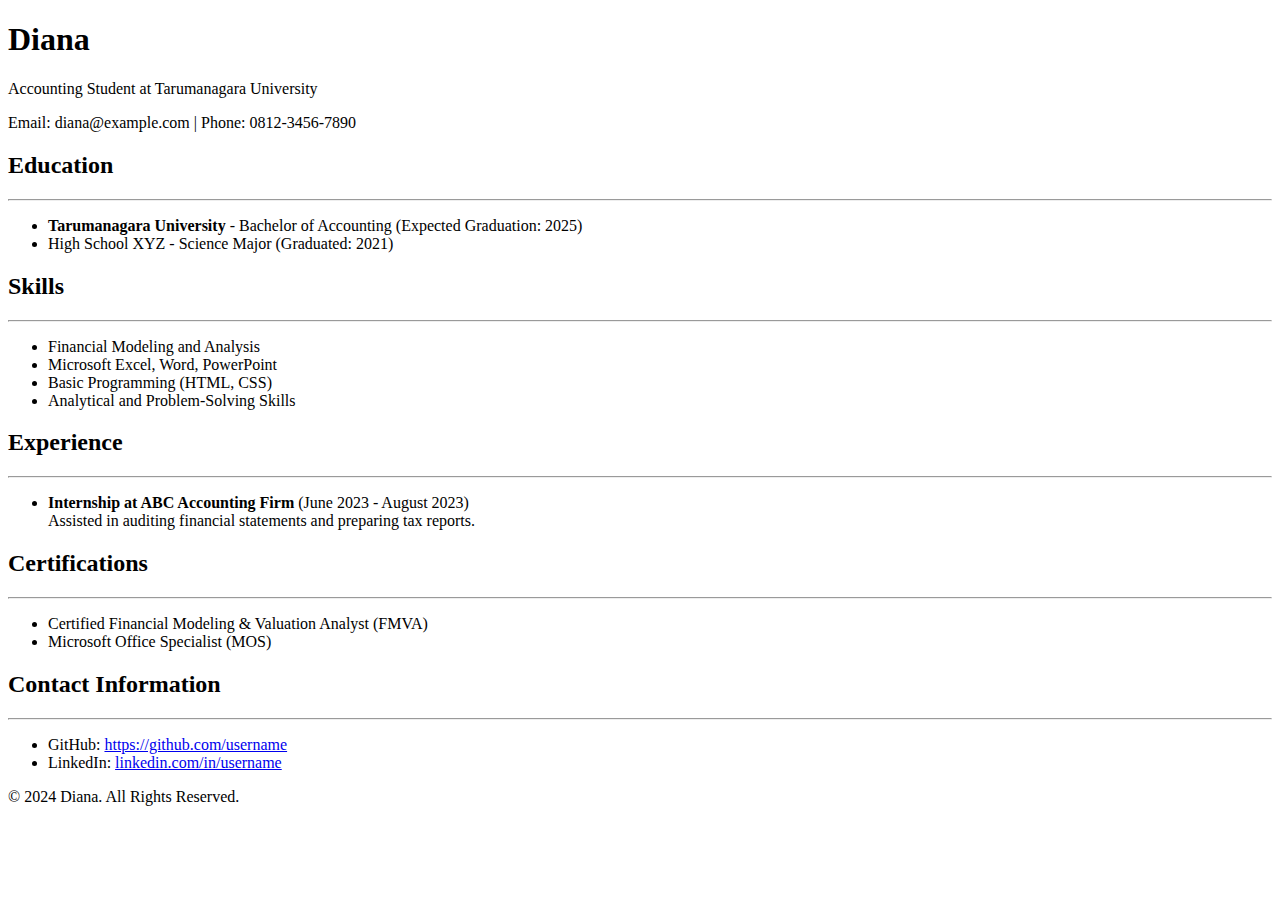
==== index.html @ 8acf604d "index.html" ====
<!DOCTYPE html>
<html lang="en">
<head>
    <meta charset="UTF-8">
    <meta name="viewport" content="width=device-width, initial-scale=1.0">
    <meta http-equiv="X-UA-Compatible" content="ie=edge">
    <title>CV - Diana</title>
    <link rel="stylesheet" href="style.css">
</head>
<body>
    <div class="container">
        <header>
            <h1>Diana</h1>
            <p>Accounting Student at Tarumanagara University</p>
            <p>Email: diana@example.com | Phone: 0812-3456-7890</p>
        </header>
        
        <section>
            <h2>Education</h2>
            <hr>
            <ul>
                <li><strong>Tarumanagara University</strong> - Bachelor of Accounting (Expected Graduation: 2025)</li>
                <li>High School XYZ - Science Major (Graduated: 2021)</li>
            </ul>
        </section>
        
        <section>
            <h2>Skills</h2>
            <hr>
            <ul>
                <li>Financial Modeling and Analysis</li>
                <li>Microsoft Excel, Word, PowerPoint</li>
                <li>Basic Programming (HTML, CSS)</li>
                <li>Analytical and Problem-Solving Skills</li>
            </ul>
        </section>
        
        <section>
            <h2>Experience</h2>
            <hr>
            <ul>
                <li><strong>Internship at ABC Accounting Firm</strong> (June 2023 - August 2023)<br>Assisted in auditing financial statements and preparing tax reports.</li>
            </ul>
        </section>

        <section>
            <h2>Certifications</h2>
            <hr>
            <ul>
                <li>Certified Financial Modeling & Valuation Analyst (FMVA)</li>
                <li>Microsoft Office Specialist (MOS)</li>
            </ul>
        </section>

        <section>
            <h2>Contact Information</h2>
            <hr>
            <ul>
                <li>GitHub: <a href="https://github.com/username" target="_blank">https://github.com/username</a></li>
                <li>LinkedIn: <a href="https://linkedin.com/in/username" target="_blank">linkedin.com/in/username</a></li>
            </ul>
        </section>

        <footer>
            <p>&copy; 2024 Diana. All Rights Reserved.</p>
        </footer>
    </div>
</body>
</html>
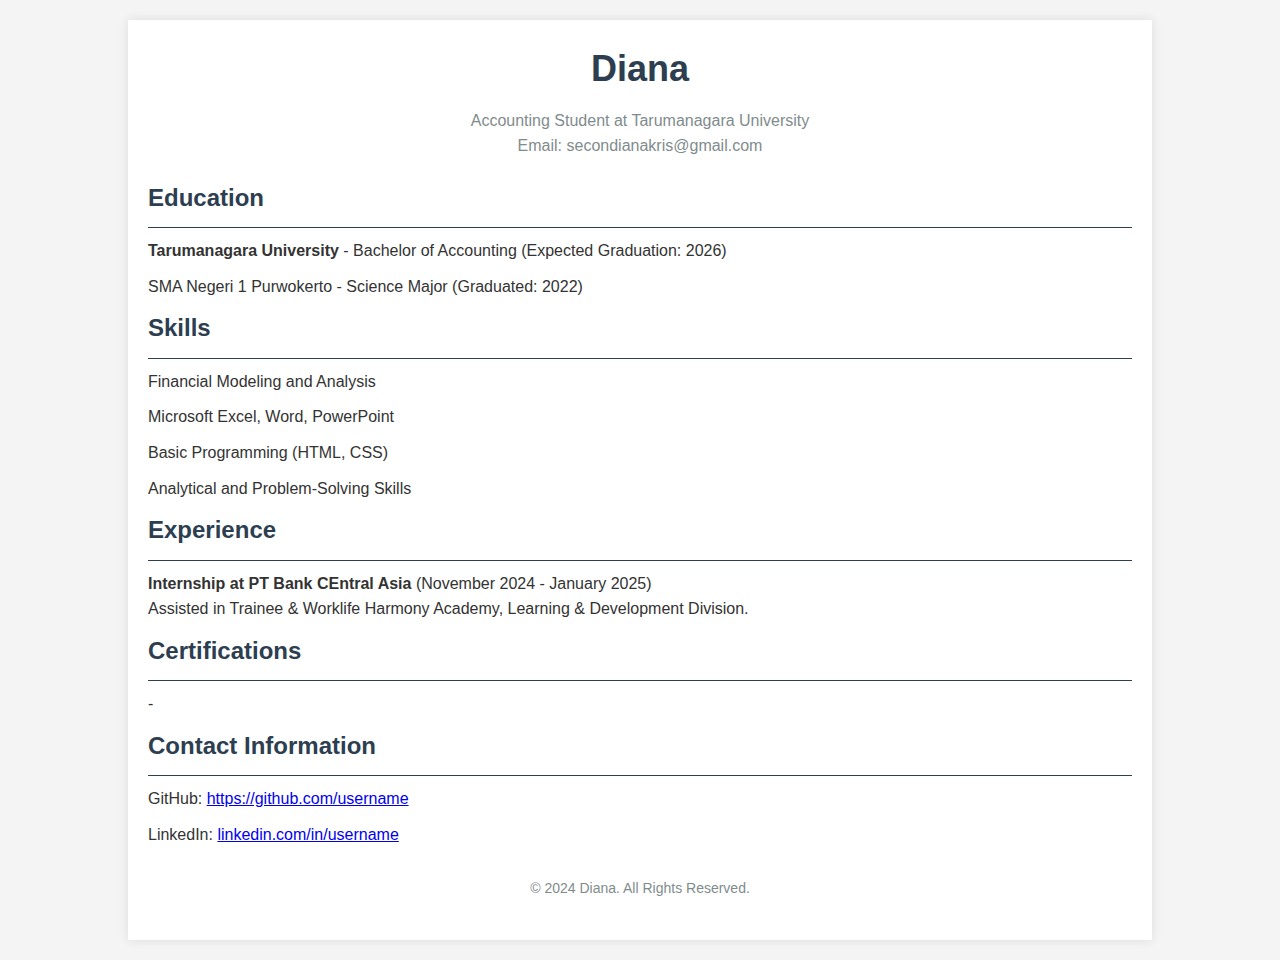
==== commit b5d2b3be: "Update index.html" ====
--- a/index.html
+++ b/index.html
@@ -4,7 +4,7 @@
     <meta charset="UTF-8">
     <meta name="viewport" content="width=device-width, initial-scale=1.0">
     <meta http-equiv="X-UA-Compatible" content="ie=edge">
-    <title>CV - Diana</title>
+    <title>CV - Diana Kristiani</title>
     <link rel="stylesheet" href="style.css">
 </head>
 <body>
@@ -12,15 +12,15 @@
         <header>
             <h1>Diana</h1>
             <p>Accounting Student at Tarumanagara University</p>
-            <p>Email: diana@example.com | Phone: 0812-3456-7890</p>
+            <p>Email: secondianakris@gmail.com</p>
         </header>
         
         <section>
             <h2>Education</h2>
             <hr>
             <ul>
-                <li><strong>Tarumanagara University</strong> - Bachelor of Accounting (Expected Graduation: 2025)</li>
-                <li>High School XYZ - Science Major (Graduated: 2021)</li>
+                <li><strong>Tarumanagara University</strong> - Bachelor of Accounting (Expected Graduation: 2026)</li>
+                <li>SMA Negeri 1 Purwokerto - Science Major (Graduated: 2022)</li>
             </ul>
         </section>
         
@@ -39,7 +39,7 @@
             <h2>Experience</h2>
             <hr>
             <ul>
-                <li><strong>Internship at ABC Accounting Firm</strong> (June 2023 - August 2023)<br>Assisted in auditing financial statements and preparing tax reports.</li>
+                <li><strong>Internship at PT Bank CEntral Asia</strong> (November 2024 - January 2025)<br>Assisted in Trainee & Worklife Harmony Academy, Learning & Development Division.</li>
             </ul>
         </section>
 
@@ -47,8 +47,7 @@
             <h2>Certifications</h2>
             <hr>
             <ul>
-                <li>Certified Financial Modeling & Valuation Analyst (FMVA)</li>
-                <li>Microsoft Office Specialist (MOS)</li>
+                <li>-</li>
             </ul>
         </section>
 
@@ -56,8 +55,8 @@
             <h2>Contact Information</h2>
             <hr>
             <ul>
-                <li>GitHub: <a href="https://github.com/username" target="_blank">https://github.com/username</a></li>
-                <li>LinkedIn: <a href="https://linkedin.com/in/username" target="_blank">linkedin.com/in/username</a></li>
+                <li>GitHub: <a href="https://github.com/zwitsalbby/" target="_blank">https://github.com/username</a></li>
+                <li>LinkedIn: <a href="https://linkedin.com/in/diana-kristiani-883b0a2bb/" target="_blank">linkedin.com/in/username</a></li>
             </ul>
         </section>
 
--- a/style.css
+++ b/style.css
@@ -0,0 +1,65 @@
+* {
+    margin: 0;
+    padding: 0;
+    box-sizing: border-box;
+}
+
+body {
+    font-family: 'Arial', sans-serif;
+    line-height: 1.6;
+    background-color: #f4f4f4;
+    color: #333;
+}
+
+.container {
+    width: 80%;
+    margin: 20px auto;
+    background-color: #fff;
+    padding: 20px;
+    box-shadow: 0 0 10px rgba(0, 0, 0, 0.1);
+}
+
+header {
+    text-align: center;
+    margin-bottom: 20px;
+}
+
+header h1 {
+    font-size: 36px;
+    margin-bottom: 10px;
+    color: #2c3e50;
+}
+
+header p {
+    font-size: 16px;
+    color: #7f8c8d;
+}
+
+section h2 {
+    font-size: 24px;
+    color: #2c3e50;
+    margin-bottom: 10px;
+}
+
+section hr {
+    border: none;
+    height: 1px;
+    background-color: #2c3e50;
+    margin-bottom: 10px;
+}
+
+ul {
+    list-style-type: none;
+}
+
+ul li {
+    margin-bottom: 10px;
+    font-size: 16px;
+}
+
+footer {
+    text-align: center;
+    padding: 20px 0;
+    font-size: 14px;
+    color: #7f8c8d;
+}
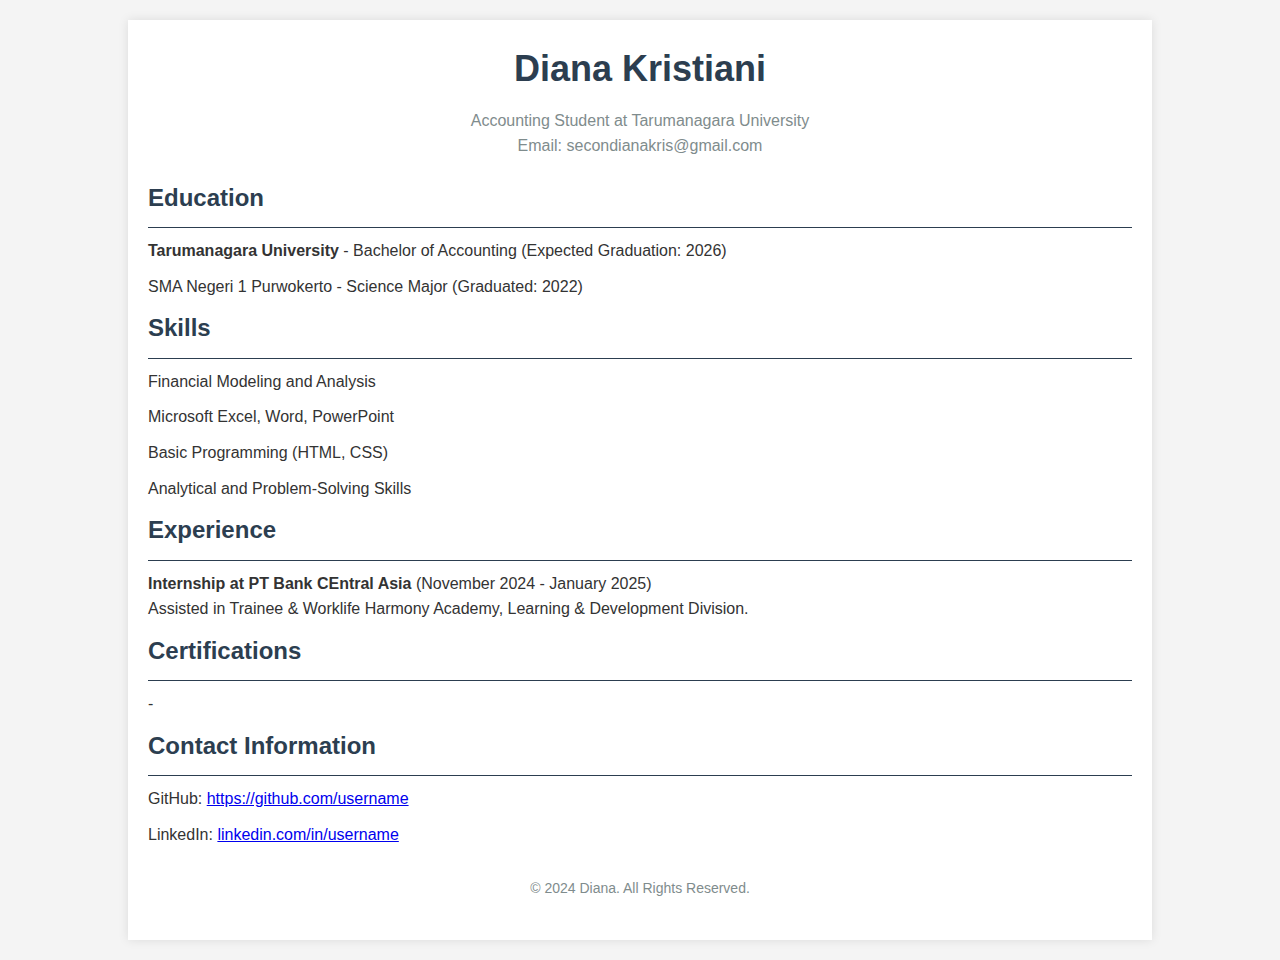
==== commit 99b5dc60: "Update index.html" ====
--- a/index.html
+++ b/index.html
@@ -10,7 +10,7 @@
 <body>
     <div class="container">
         <header>
-            <h1>Diana</h1>
+            <h1>Diana Kristiani</h1>
             <p>Accounting Student at Tarumanagara University</p>
             <p>Email: secondianakris@gmail.com</p>
         </header>
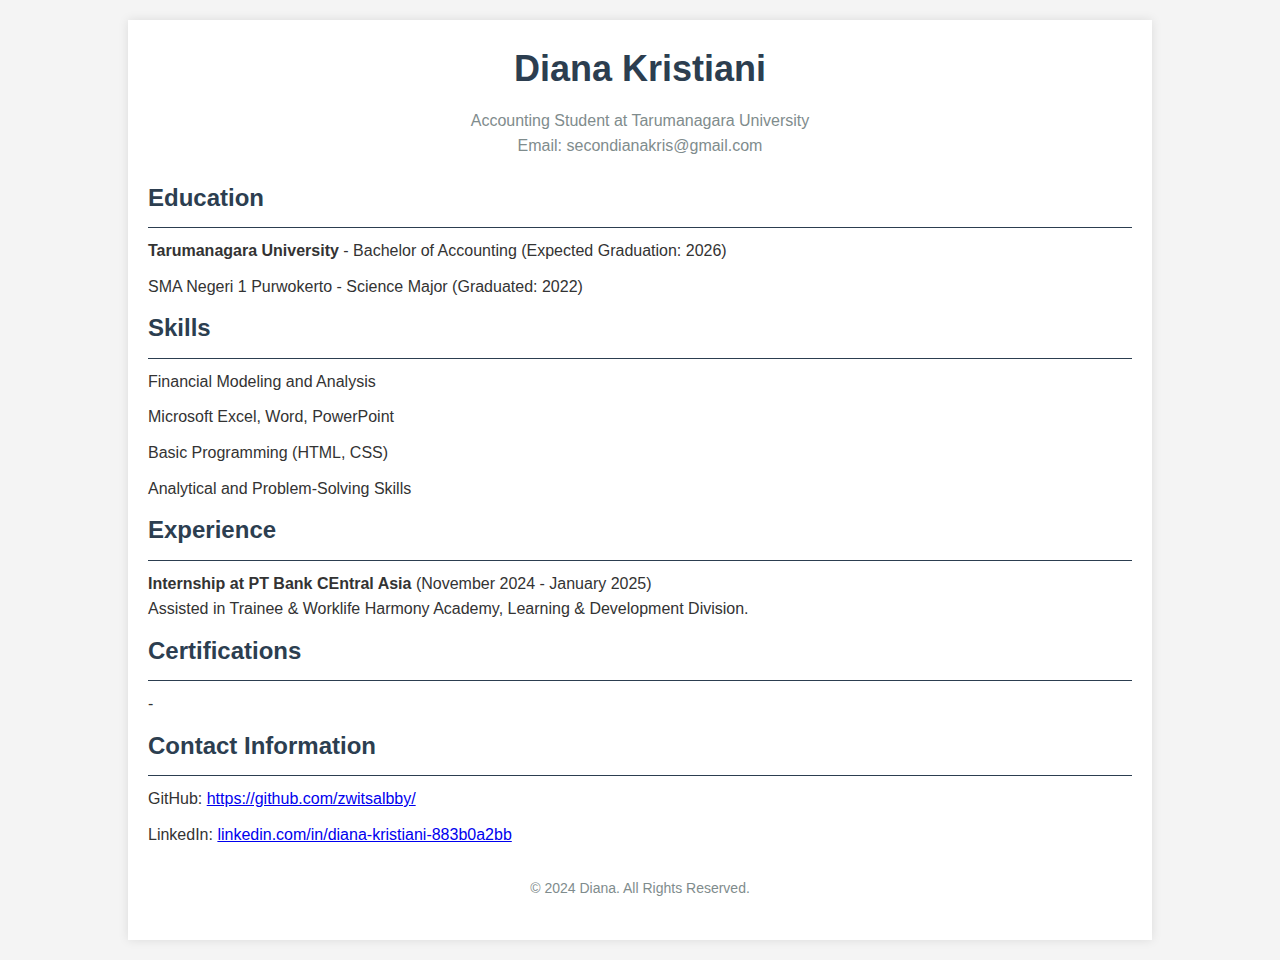
==== commit 0056f60e: "Update index.html" ====
--- a/index.html
+++ b/index.html
@@ -55,8 +55,8 @@
             <h2>Contact Information</h2>
             <hr>
             <ul>
-                <li>GitHub: <a href="https://github.com/zwitsalbby/" target="_blank">https://github.com/username</a></li>
-                <li>LinkedIn: <a href="https://linkedin.com/in/diana-kristiani-883b0a2bb/" target="_blank">linkedin.com/in/username</a></li>
+                <li>GitHub: <a href="https://github.com/zwitsalbby/" target="_blank">https://github.com/zwitsalbby/</a></li>
+                <li>LinkedIn: <a href="https://linkedin.com/in/diana-kristiani-883b0a2bb/" target="_blank">linkedin.com/in/diana-kristiani-883b0a2bb</a></li>
             </ul>
         </section>
 
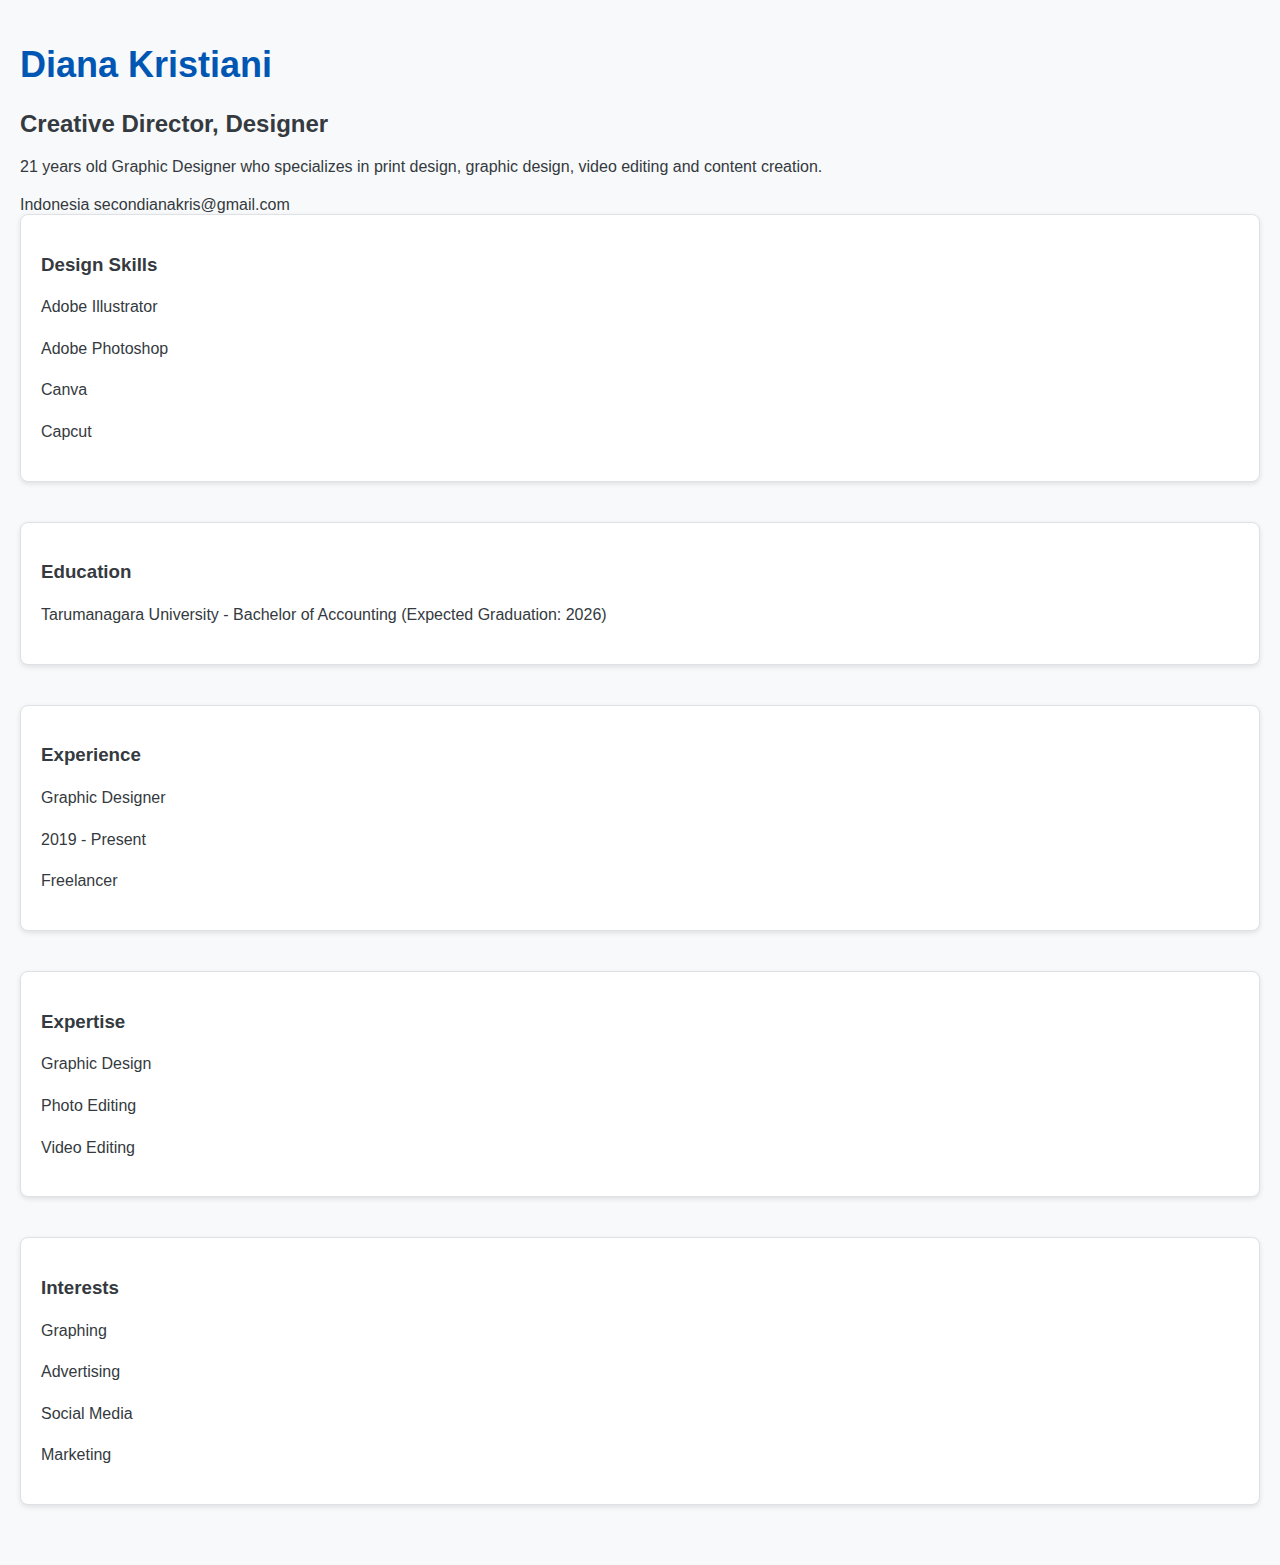
==== commit e84eaa35: "Update index.html" ====
--- a/index.html
+++ b/index.html
@@ -4,65 +4,61 @@
     <meta charset="UTF-8">
     <meta name="viewport" content="width=device-width, initial-scale=1.0">
     <meta http-equiv="X-UA-Compatible" content="ie=edge">
-    <title>CV - Diana Kristiani</title>
+    <title>Resume Diana Kristiani</title>
     <link rel="stylesheet" href="style.css">
 </head>
 <body>
-    <div class="container">
-        <header>
+    <div class="resume-container">
+        <div class="header">
             <h1>Diana Kristiani</h1>
-            <p>Accounting Student at Tarumanagara University</p>
-            <p>Email: secondianakris@gmail.com</p>
-        </header>
-        
-        <section>
-            <h2>Education</h2>
-            <hr>
-            <ul>
-                <li><strong>Tarumanagara University</strong> - Bachelor of Accounting (Expected Graduation: 2026)</li>
-                <li>SMA Negeri 1 Purwokerto - Science Major (Graduated: 2022)</li>
-            </ul>
-        </section>
-        
-        <section>
-            <h2>Skills</h2>
-            <hr>
-            <ul>
-                <li>Financial Modeling and Analysis</li>
-                <li>Microsoft Excel, Word, PowerPoint</li>
-                <li>Basic Programming (HTML, CSS)</li>
-                <li>Analytical and Problem-Solving Skills</li>
-            </ul>
-        </section>
-        
-        <section>
-            <h2>Experience</h2>
-            <hr>
-            <ul>
-                <li><strong>Internship at PT Bank CEntral Asia</strong> (November 2024 - January 2025)<br>Assisted in Trainee & Worklife Harmony Academy, Learning & Development Division.</li>
-            </ul>
-        </section>
+            <h2>Creative Director, Designer</h2>
+            <p>21 years old Graphic Designer who specializes in print design, graphic design, video editing and content creation.</p>
+            <div class="contact-info">
+                <span>Indonesia</span>
+                <span>secondianakris@gmail.com</span>
+            </div>
+        </div>
 
-        <section>
-            <h2>Certifications</h2>
-            <hr>
-            <ul>
-                <li>-</li>
-            </ul>
-        </section>
+        <div class="main-content">
+            <div class="section skills">
+                <h3>Design Skills</h3>
+                <p>Adobe Illustrator</p>
+                <p>Adobe Photoshop</p>
+                <p>Canva</p>
+                <p>Capcut</p>
+            </div>
 
-        <section>
-            <h2>Contact Information</h2>
-            <hr>
-            <ul>
-                <li>GitHub: <a href="https://github.com/zwitsalbby/" target="_blank">https://github.com/zwitsalbby/</a></li>
-                <li>LinkedIn: <a href="https://linkedin.com/in/diana-kristiani-883b0a2bb/" target="_blank">linkedin.com/in/diana-kristiani-883b0a2bb</a></li>
-            </ul>
-        </section>
+            <div class="section education">
+                <h3>Education</h3>
+                <p>Tarumanagara University - Bachelor of Accounting (Expected Graduation: 2026)</p>
+            </div>
 
-        <footer>
-            <p>&copy; 2024 Diana. All Rights Reserved.</p>
-        </footer>
+            <div class="section experience">
+                <h3>Experience</h3>
+                <div class="experience-item">
+                    <p>Graphic Designer</p>
+                    <p>2019 - Present</p>
+                    <p>Freelancer</p>
+                </div>
+            </div>
+        </div>
+
+        <div class="footer">
+            <div class="section expertise">
+                <h3>Expertise</h3>
+                <p>Graphic Design</p>
+                <p>Photo Editing</p>
+                <p>Video Editing</p>
+            </div>
+
+            <div class="section interests">
+                <h3>Interests</h3>
+                <p>Graphing</p>
+                <p>Advertising</p>
+                <p>Social Media</p>
+                <p>Marketing</p>
+            </div>
+        </div>
     </div>
 </body>
 </html>
--- a/style.css
+++ b/style.css
@@ -1,65 +1,54 @@
-* {
+body {
+    font-family: 'Lato', sans-serif;
+    background-color: #f8f9fa;
+    color: #343a40;
     margin: 0;
-    padding: 0;
-    box-sizing: border-box;
+    padding: 20px;
 }
 
-body {
-    font-family: 'Arial', sans-serif;
-    line-height: 1.6;
-    background-color: #f4f4f4;
-    color: #333;
+h1 {
+    color: #0056b3;
+    font-size: 36px;
 }
 
-.container {
-    width: 80%;
-    margin: 20px auto;
-    background-color: #fff;
-    padding: 20px;
-    box-shadow: 0 0 10px rgba(0, 0, 0, 0.1);
-}
-
-header {
-    text-align: center;
-    margin-bottom: 20px;
-}
-
-header h1 {
-    font-size: 36px;
-    margin-bottom: 10px;
-    color: #2c3e50;
-}
-
-header p {
-    font-size: 16px;
-    color: #7f8c8d;
-}
-
-section h2 {
+h2 {
+    color: #343a40;
     font-size: 24px;
-    color: #2c3e50;
     margin-bottom: 10px;
 }
 
-section hr {
-    border: none;
-    height: 1px;
-    background-color: #2c3e50;
-    margin-bottom: 10px;
+.section {
+    border: 1px solid #dee2e6;
+    border-radius: 8px;
+    padding: 20px;
+    background-color: #ffffff;
+    box-shadow: 0 2px 5px rgba(0, 0, 0, 0.1);
+    margin-bottom: 40px;
 }
 
-ul {
-    list-style-type: none;
+p {
+    line-height: 1.6;
 }
 
-ul li {
-    margin-bottom: 10px;
-    font-size: 16px;
+a {
+    color: #343a40;
+    text-decoration: none;
 }
 
-footer {
-    text-align: center;
-    padding: 20px 0;
-    font-size: 14px;
-    color: #7f8c8d;
+a:hover {
+    color: #0056b3;
 }
+
+hr {
+    border: 0.5px solid #dee2e6;
+    margin: 20px 0;
+}
+
+@media (max-width: 768px) {
+    body {
+        padding: 10px;
+    }
+    .section {
+        padding: 15px;
+    }
+}
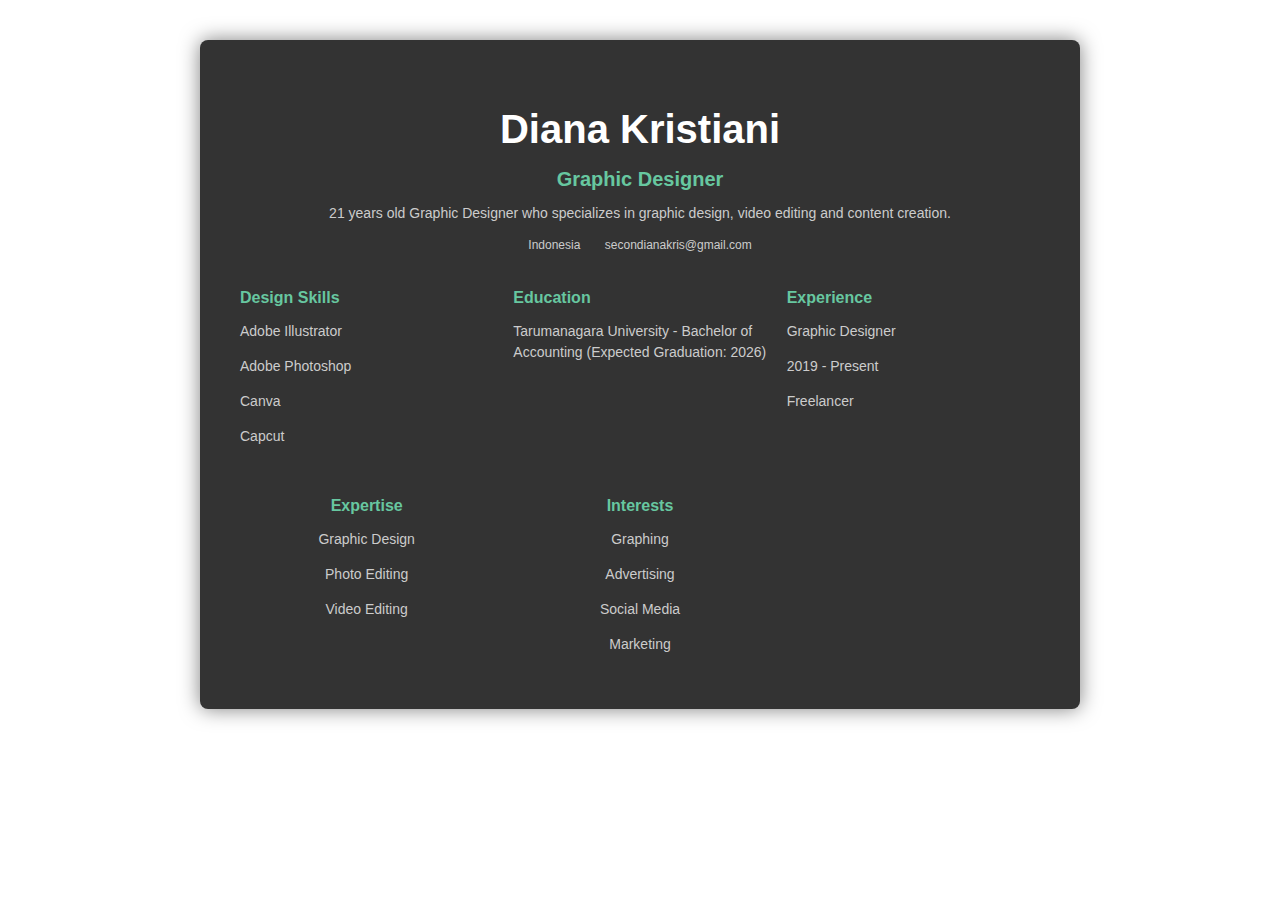
==== commit 2c0dc0fe: "Update index.html" ====
--- a/index.html
+++ b/index.html
@@ -11,8 +11,8 @@
     <div class="resume-container">
         <div class="header">
             <h1>Diana Kristiani</h1>
-            <h2>Creative Director, Designer</h2>
-            <p>21 years old Graphic Designer who specializes in print design, graphic design, video editing and content creation.</p>
+            <h2>Graphic Designer</h2>
+            <p>21 years old Graphic Designer who specializes in graphic design, video editing and content creation.</p>
             <div class="contact-info">
                 <span>Indonesia</span>
                 <span>secondianakris@gmail.com</span>
--- a/style.css
+++ b/style.css
@@ -1,54 +1,86 @@
 body {
-    font-family: 'Lato', sans-serif;
-    background-color: #f8f9fa;
-    color: #343a40;
+    font-family: 'Arial', sans-serif;
+    background-image: url('https://id.pinterest.com/pin/3940718417969716/'); /* Ganti dengan path background Anda */
+    background-size: cover;
+    background-position: center;
+    background-repeat: no-repeat;
     margin: 0;
-    padding: 20px;
+    padding: 0;
+    color: #e0e0e0;
 }
 
-h1 {
-    color: #0056b3;
-    font-size: 36px;
+.resume-container {
+    background-color: #333;
+    padding: 40px;
+    margin: 40px auto;
+    width: 80%;
+    max-width: 800px;
+    border-radius: 8px;
+    box-shadow: 0 0 20px rgba(0, 0, 0, 0.5);
 }
 
-h2 {
-    color: #343a40;
-    font-size: 24px;
+.header {
+    text-align: center;
+    margin-bottom: 20px;
+}
+
+.header h1 {
+    font-size: 40px;
+    margin-bottom: 10px;
+    color: #ffffff;
+}
+
+.header h2 {
+    color: #67c7a0; /* Warna hijau terang */
+    font-size: 20px;
     margin-bottom: 10px;
 }
 
-.section {
-    border: 1px solid #dee2e6;
-    border-radius: 8px;
-    padding: 20px;
-    background-color: #ffffff;
-    box-shadow: 0 2px 5px rgba(0, 0, 0, 0.1);
-    margin-bottom: 40px;
+.header p {
+    font-size: 14px;
+    color: #ccc;
 }
 
-p {
-    line-height: 1.6;
+.contact-info span {
+    display: inline-block;
+    margin: 0 10px;
+    font-size: 12px;
+    color: #ccc;
 }
 
-a {
-    color: #343a40;
-    text-decoration: none;
+.main-content {
+    display: grid;
+    grid-template-columns: repeat(3, 1fr);
+    gap: 20px;
+    margin-bottom: 20px;
 }
 
-a:hover {
-    color: #0056b3;
+.section h3 {
+    color: #67c7a0;
+    font-size: 16px;
+    margin-bottom: 10px;
 }
 
-hr {
-    border: 0.5px solid #dee2e6;
-    margin: 20px 0;
+.section p {
+    font-size: 14px;
+    line-height: 1.5;
+    color: #ccc;
 }
 
-@media (max-width: 768px) {
-    body {
-        padding: 10px;
-    }
-    .section {
-        padding: 15px;
-    }
+.experience-item {
+    margin-bottom: 15px;
 }
+
+.footer {
+    display: grid;
+    grid-template-columns: repeat(3, 1fr);
+    gap: 20px;
+}
+
+.footer .section {
+    text-align: center;
+}
+
+.footer .section p {
+    color: #ccc;
+}
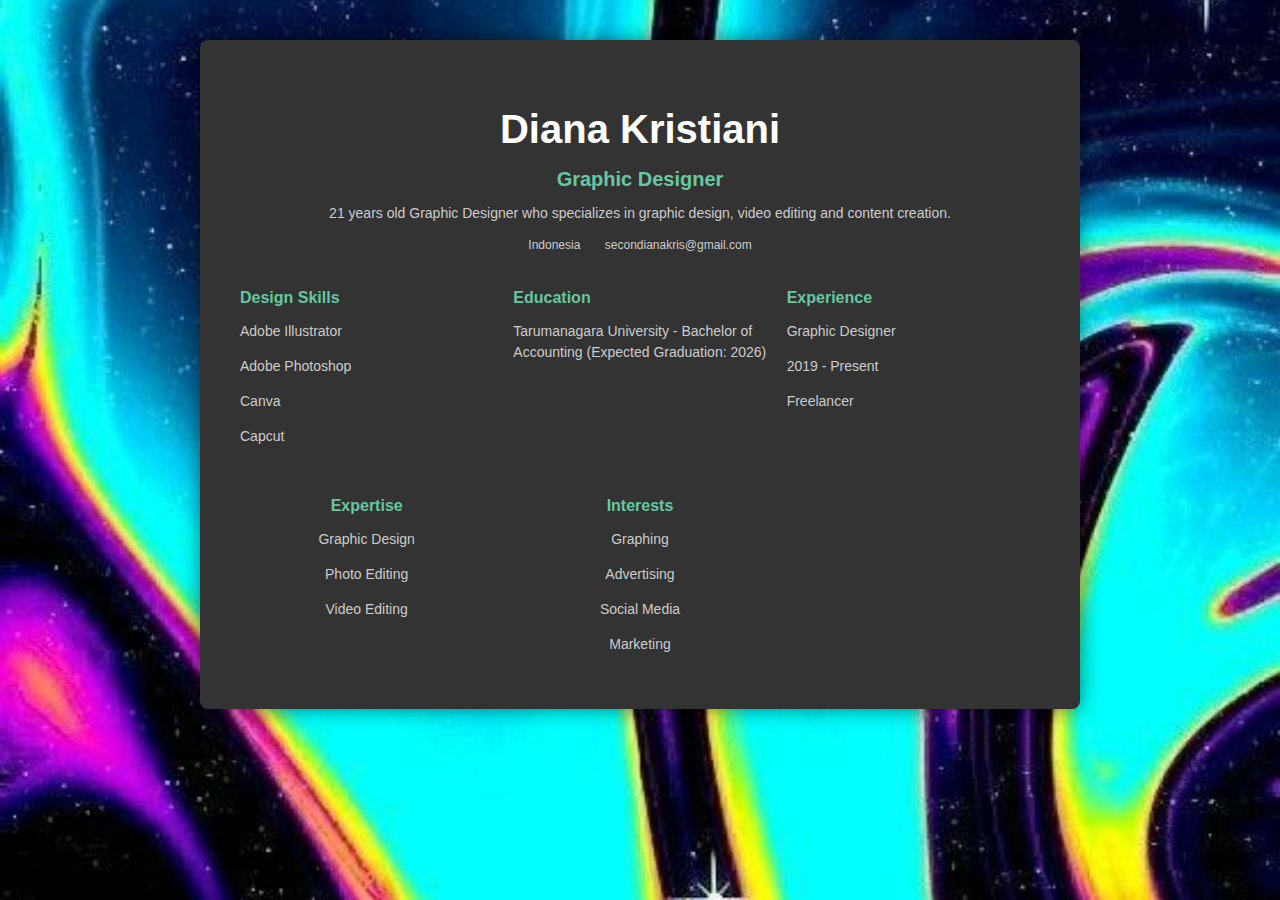
==== commit f9ba28b8: "Add files via upload" ====
--- a/index.html
+++ b/index.html
@@ -8,6 +8,7 @@
     <link rel="stylesheet" href="style.css">
 </head>
 <body>
+
     <div class="resume-container">
         <div class="header">
             <h1>Diana Kristiani</h1>
--- a/style.css
+++ b/style.css
@@ -1,6 +1,7 @@
 body {
+	
     font-family: 'Arial', sans-serif;
-    background-image: url('https://id.pinterest.com/pin/3940718417969716/'); /* Ganti dengan path background Anda */
+    background-image: url('begron.jpeg'); /* Ganti dengan path background Anda */
     background-size: cover;
     background-position: center;
     background-repeat: no-repeat;
